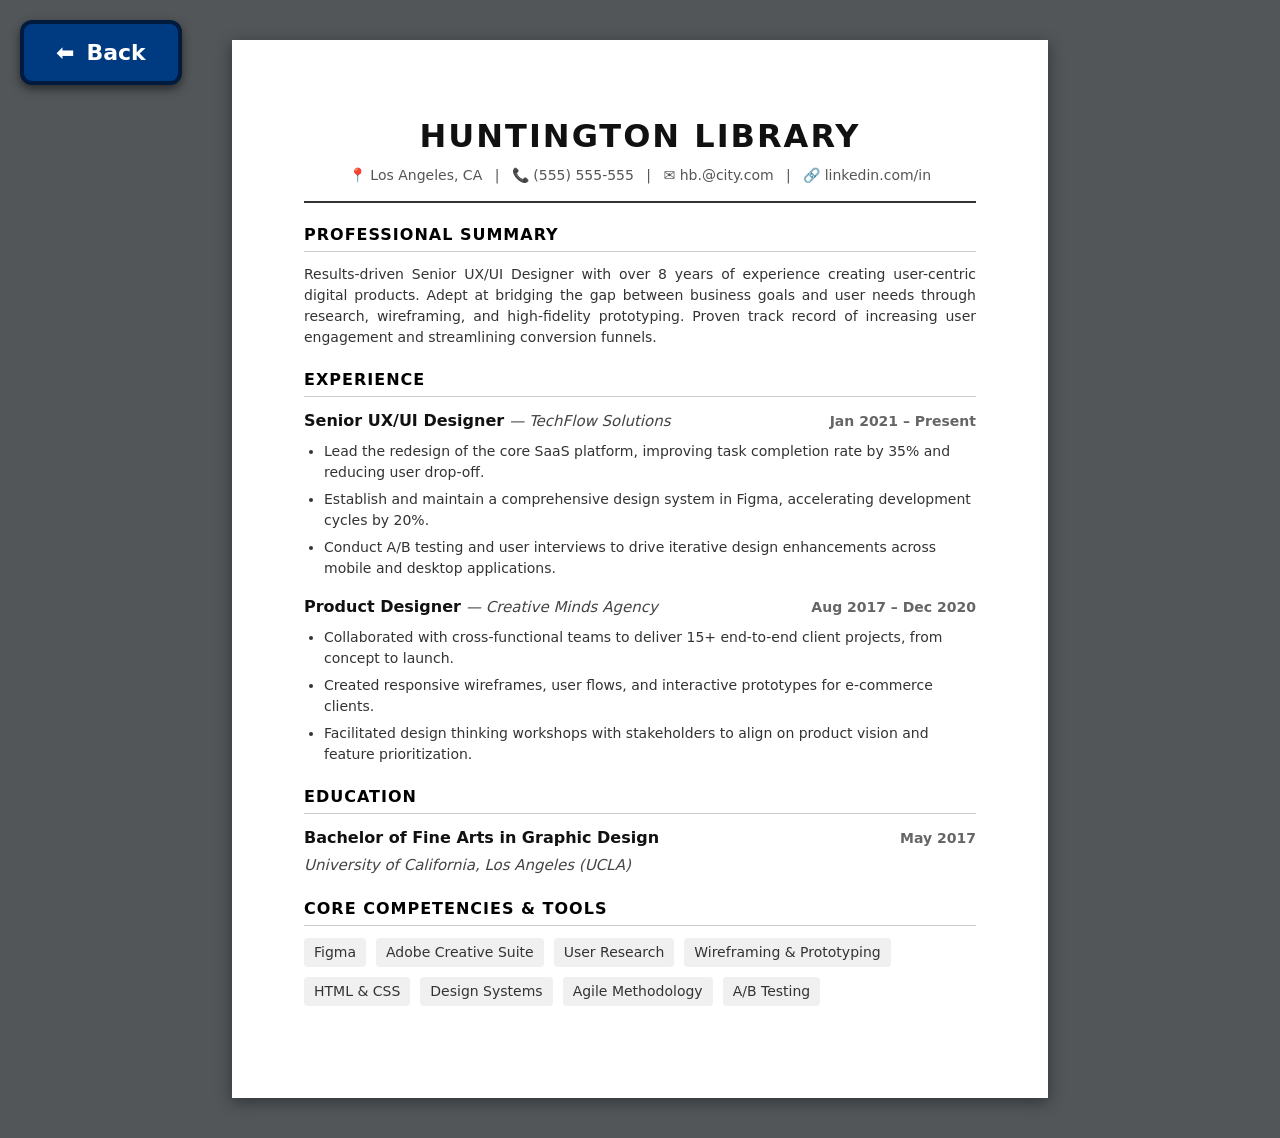
==== preview.html @ f302205f "Init 🥇 First Commit." ====
<!DOCTYPE html>
<html lang="en">
<head>
<meta charset="UTF-8">
<meta name="viewport" content="width=device-width, initial-scale=1.0">
<title>Resume - Print Preview</title>

<style>
    /* -------------------------------------------------------------
       PRINT PREVIEW ENVIRONMENT STYLES
       Simulates a PDF viewer or print preview screen
    ------------------------------------------------------------- */
    body {
        background-color: #525659; /* Standard PDF viewer gray */
        margin: 0;
        padding: 40px 20px;
        display: flex;
        justify-content: center;
        font-family: system-ui, -apple-system, BlinkMacSystemFont, "Segoe UI", Roboto, Helvetica, Arial, sans-serif;
    }

    /* Floating Back Button - ADA Compliant & Larger */
    .back-btn {
        position: fixed;
        top: 20px;
        left: 20px;
        background-color: #003a80; /* High contrast ADA blue */
        color: #ffffff; /* White text for maximum contrast */
        border: 4px solid #001b3d; /* Strong dark stroke */
        padding: 16px 32px; /* Significantly bigger button */
        border-radius: 12px;
        text-decoration: none;
        font-weight: 900; /* Extra bold text */
        font-size: 22px; /* Larger font size */
        box-shadow: 0 4px 10px rgba(0,0,0,0.5); /* Deeper shadow */
        transition: background-color 0.2s, border-color 0.2s;
        display: flex;
        align-items: center;
        gap: 12px;
    }

    .back-btn:hover {
        background-color: #00224d;
        border-color: #000000;
    }

    /* Important for ADA: High contrast focus outline for keyboard users */
    .back-btn:focus {
        outline: 4px solid #ffbf47; 
        outline-offset: 4px;
    }

    /* The "Paper" */
    .page {
        background-color: white;
        width: 8.5in;
        min-height: 11in; /* Standard US Letter Size */
        padding: 0.75in; /* 0.75 inch margins */
        box-shadow: 0 4px 15px rgba(0, 0, 0, 0.4); /* Paper shadow */
        box-sizing: border-box;
        color: #333;
        line-height: 1.5;
    }

    /* -------------------------------------------------------------
       RESUME CONTENT STYLES
    ------------------------------------------------------------- */
    h1, h2, h3, p {
        margin: 0;
        padding: 0;
    }

    /* Header Section */
    .header {
        text-align: center;
        border-bottom: 2px solid #333;
        padding-bottom: 15px;
        margin-bottom: 20px;
    }

    .header h1 {
        font-size: 32px;
        text-transform: uppercase;
        letter-spacing: 2px;
        color: #111;
        margin-bottom: 5px;
    }

    .contact-info {
        font-size: 14px;
        color: #555;
    }

    .contact-info span {
        margin: 0 8px;
    }

    /* Section Styles */
    .section {
        margin-bottom: 20px;
    }

    .section-title {
        font-size: 16px;
        font-weight: bold;
        text-transform: uppercase;
        color: #000;
        border-bottom: 1px solid #ccc;
        padding-bottom: 4px;
        margin-bottom: 12px;
        letter-spacing: 1px;
    }

    /* Experience / Education Entries */
    .entry {
        margin-bottom: 16px;
    }

    .entry-header {
        display: flex;
        justify-content: space-between;
        align-items: baseline;
        margin-bottom: 4px;
    }

    .entry-title {
        font-weight: bold;
        font-size: 16px;
        color: #111;
    }

    .entry-company {
        font-size: 15px;
        font-style: italic;
        color: #444;
    }

    .entry-date {
        font-size: 14px;
        color: #666;
        font-weight: bold;
    }

    .entry ul {
        margin: 8px 0 0 0;
        padding-left: 20px;
    }

    .entry li {
        font-size: 14px;
        margin-bottom: 6px;
        color: #333;
    }

    /* Skills Section */
    .skills-list {
        display: flex;
        flex-wrap: wrap;
        gap: 10px;
        font-size: 14px;
    }

    .skills-list span {
        background: #f0f0f0;
        padding: 4px 10px;
        border-radius: 4px;
        color: #333;
        font-weight: 500;
    }

    /* -------------------------------------------------------------
       PRINT MEDIA QUERY
       Ensures it prints cleanly if the user actually hits Ctrl+P
    ------------------------------------------------------------- */
    @media print {
        body {
            background-color: white;
            padding: 0;
        }
        .page {
            box-shadow: none;
            width: auto;
            min-height: auto;
            padding: 0;
            margin: 0;
        }
        /* Hide the back button on physical printouts */
        .back-btn {
            display: none !important;
        }
    }
</style>
</head>
<body>

    <a href="index.html" class="back-btn" aria-label="Go back to print jobs">
        <span aria-hidden="true">⬅</span> Back
    </a>

    <div class="page">
        
        <div class="header">
            <h1>Huntington Library</h1>
            <div class="contact-info">
                <span>📍 Los Angeles, CA</span> |
                <span>📞 (555) 555-555</span> |
                <span>✉️ hb.@city.com</span> |
                <span>🔗 linkedin.com/in</span>
            </div>
        </div>

        <div class="section">
            <h2 class="section-title">Professional Summary</h2>
            <p style="font-size: 14px; text-align: justify;">
                Results-driven Senior UX/UI Designer with over 8 years of experience creating user-centric digital products. Adept at bridging the gap between business goals and user needs through research, wireframing, and high-fidelity prototyping. Proven track record of increasing user engagement and streamlining conversion funnels.
            </p>
        </div>

        <div class="section">
            <h2 class="section-title">Experience</h2>
            
            <div class="entry">
                <div class="entry-header">
                    <div>
                        <span class="entry-title">Senior UX/UI Designer</span>
                        <span class="entry-company"> — TechFlow Solutions</span>
                    </div>
                    <span class="entry-date">Jan 2021 – Present</span>
                </div>
                <ul>
                    <li>Lead the redesign of the core SaaS platform, improving task completion rate by 35% and reducing user drop-off.</li>
                    <li>Establish and maintain a comprehensive design system in Figma, accelerating development cycles by 20%.</li>
                    <li>Conduct A/B testing and user interviews to drive iterative design enhancements across mobile and desktop applications.</li>
                </ul>
            </div>

            <div class="entry">
                <div class="entry-header">
                    <div>
                        <span class="entry-title">Product Designer</span>
                        <span class="entry-company"> — Creative Minds Agency</span>
                    </div>
                    <span class="entry-date">Aug 2017 – Dec 2020</span>
                </div>
                <ul>
                    <li>Collaborated with cross-functional teams to deliver 15+ end-to-end client projects, from concept to launch.</li>
                    <li>Created responsive wireframes, user flows, and interactive prototypes for e-commerce clients.</li>
                    <li>Facilitated design thinking workshops with stakeholders to align on product vision and feature prioritization.</li>
                </ul>
            </div>
        </div>

        <div class="section">
            <h2 class="section-title">Education</h2>
            
            <div class="entry">
                <div class="entry-header">
                    <div>
                        <span class="entry-title">Bachelor of Fine Arts in Graphic Design</span>
                    </div>
                    <span class="entry-date">May 2017</span>
                </div>
                <div class="entry-company">University of California, Los Angeles (UCLA)</div>
            </div>
        </div>

        <div class="section">
            <h2 class="section-title">Core Competencies & Tools</h2>
            <div class="skills-list">
                <span>Figma</span>
                <span>Adobe Creative Suite</span>
                <span>User Research</span>
                <span>Wireframing & Prototyping</span>
                <span>HTML & CSS</span>
                <span>Design Systems</span>
                <span>Agile Methodology</span>
                <span>A/B Testing</span>
            </div>
        </div>

    </div>

</body>
</html>
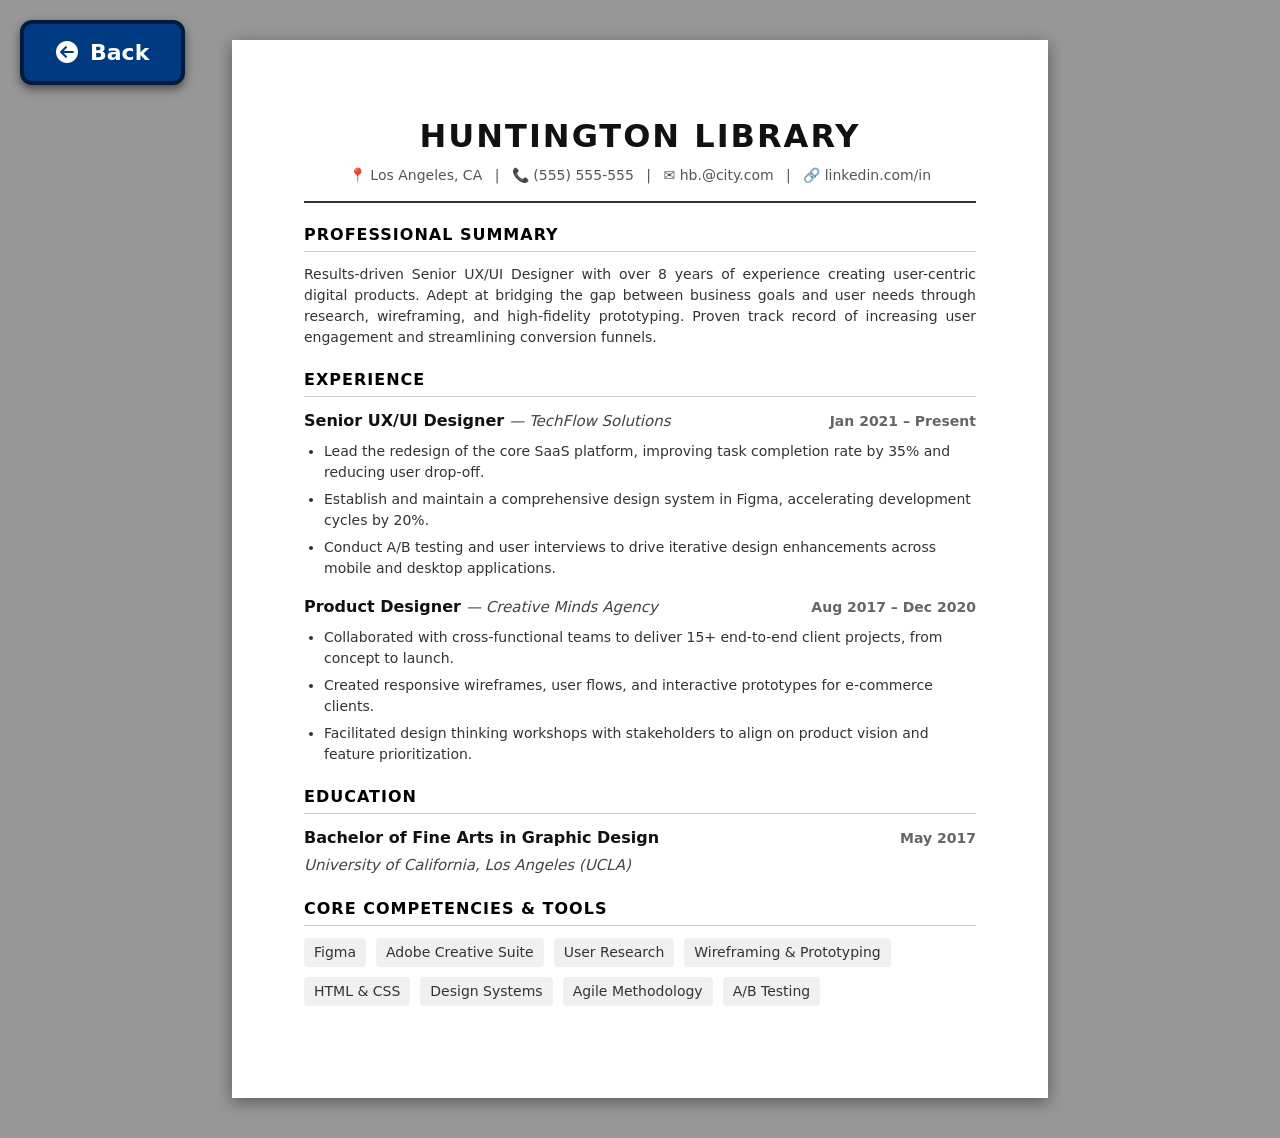
==== commit a3458dd7: "Colors and icons" ====
--- a/preview.html
+++ b/preview.html
@@ -4,197 +4,13 @@
 <meta charset="UTF-8">
 <meta name="viewport" content="width=device-width, initial-scale=1.0">
 <title>Resume - Print Preview</title>
-
-<style>
-    /* -------------------------------------------------------------
-       PRINT PREVIEW ENVIRONMENT STYLES
-       Simulates a PDF viewer or print preview screen
-    ------------------------------------------------------------- */
-    body {
-        background-color: #525659; /* Standard PDF viewer gray */
-        margin: 0;
-        padding: 40px 20px;
-        display: flex;
-        justify-content: center;
-        font-family: system-ui, -apple-system, BlinkMacSystemFont, "Segoe UI", Roboto, Helvetica, Arial, sans-serif;
-    }
-
-    /* Floating Back Button - ADA Compliant & Larger */
-    .back-btn {
-        position: fixed;
-        top: 20px;
-        left: 20px;
-        background-color: #003a80; /* High contrast ADA blue */
-        color: #ffffff; /* White text for maximum contrast */
-        border: 4px solid #001b3d; /* Strong dark stroke */
-        padding: 16px 32px; /* Significantly bigger button */
-        border-radius: 12px;
-        text-decoration: none;
-        font-weight: 900; /* Extra bold text */
-        font-size: 22px; /* Larger font size */
-        box-shadow: 0 4px 10px rgba(0,0,0,0.5); /* Deeper shadow */
-        transition: background-color 0.2s, border-color 0.2s;
-        display: flex;
-        align-items: center;
-        gap: 12px;
-    }
-
-    .back-btn:hover {
-        background-color: #00224d;
-        border-color: #000000;
-    }
-
-    /* Important for ADA: High contrast focus outline for keyboard users */
-    .back-btn:focus {
-        outline: 4px solid #ffbf47; 
-        outline-offset: 4px;
-    }
-
-    /* The "Paper" */
-    .page {
-        background-color: white;
-        width: 8.5in;
-        min-height: 11in; /* Standard US Letter Size */
-        padding: 0.75in; /* 0.75 inch margins */
-        box-shadow: 0 4px 15px rgba(0, 0, 0, 0.4); /* Paper shadow */
-        box-sizing: border-box;
-        color: #333;
-        line-height: 1.5;
-    }
-
-    /* -------------------------------------------------------------
-       RESUME CONTENT STYLES
-    ------------------------------------------------------------- */
-    h1, h2, h3, p {
-        margin: 0;
-        padding: 0;
-    }
-
-    /* Header Section */
-    .header {
-        text-align: center;
-        border-bottom: 2px solid #333;
-        padding-bottom: 15px;
-        margin-bottom: 20px;
-    }
-
-    .header h1 {
-        font-size: 32px;
-        text-transform: uppercase;
-        letter-spacing: 2px;
-        color: #111;
-        margin-bottom: 5px;
-    }
-
-    .contact-info {
-        font-size: 14px;
-        color: #555;
-    }
-
-    .contact-info span {
-        margin: 0 8px;
-    }
-
-    /* Section Styles */
-    .section {
-        margin-bottom: 20px;
-    }
-
-    .section-title {
-        font-size: 16px;
-        font-weight: bold;
-        text-transform: uppercase;
-        color: #000;
-        border-bottom: 1px solid #ccc;
-        padding-bottom: 4px;
-        margin-bottom: 12px;
-        letter-spacing: 1px;
-    }
-
-    /* Experience / Education Entries */
-    .entry {
-        margin-bottom: 16px;
-    }
-
-    .entry-header {
-        display: flex;
-        justify-content: space-between;
-        align-items: baseline;
-        margin-bottom: 4px;
-    }
-
-    .entry-title {
-        font-weight: bold;
-        font-size: 16px;
-        color: #111;
-    }
-
-    .entry-company {
-        font-size: 15px;
-        font-style: italic;
-        color: #444;
-    }
-
-    .entry-date {
-        font-size: 14px;
-        color: #666;
-        font-weight: bold;
-    }
-
-    .entry ul {
-        margin: 8px 0 0 0;
-        padding-left: 20px;
-    }
-
-    .entry li {
-        font-size: 14px;
-        margin-bottom: 6px;
-        color: #333;
-    }
-
-    /* Skills Section */
-    .skills-list {
-        display: flex;
-        flex-wrap: wrap;
-        gap: 10px;
-        font-size: 14px;
-    }
-
-    .skills-list span {
-        background: #f0f0f0;
-        padding: 4px 10px;
-        border-radius: 4px;
-        color: #333;
-        font-weight: 500;
-    }
-
-    /* -------------------------------------------------------------
-       PRINT MEDIA QUERY
-       Ensures it prints cleanly if the user actually hits Ctrl+P
-    ------------------------------------------------------------- */
-    @media print {
-        body {
-            background-color: white;
-            padding: 0;
-        }
-        .page {
-            box-shadow: none;
-            width: auto;
-            min-height: auto;
-            padding: 0;
-            margin: 0;
-        }
-        /* Hide the back button on physical printouts */
-        .back-btn {
-            display: none !important;
-        }
-    }
-</style>
+    <link rel="stylesheet" href="https://cdnjs.cloudflare.com/ajax/libs/font-awesome/6.5.0/css/all.min.css">
+<link rel="stylesheet" href="css/preview_style.css">
 </head>
 <body>
 
-    <a href="index.html" class="back-btn" aria-label="Go back to print jobs">
-        <span aria-hidden="true">⬅</span> Back
+    <a href="print_screen.html" class="back-btn" aria-label="Go back to print jobs">
+        <span aria-hidden="true"><i class="fa-solid fa-circle-arrow-left"></i></span> Back
     </a>
 
     <div class="page">
--- a/css/preview_style.css
+++ b/css/preview_style.css
@@ -0,0 +1,183 @@
+    /* -------------------------------------------------------------
+       PRINT PREVIEW ENVIRONMENT STYLES
+       Simulates a PDF viewer or print preview screen
+    ------------------------------------------------------------- */
+    body {
+        background-color: #979797; /* Standard PDF viewer gray */
+        margin: 0;
+        padding: 40px 20px;
+        display: flex;
+        justify-content: center;
+        font-family: system-ui, -apple-system, BlinkMacSystemFont, "Segoe UI", Roboto, Helvetica, Arial, sans-serif;
+    }
+
+    /* Floating Back Button - ADA Compliant & Larger */
+    .back-btn {
+        position: fixed;
+        top: 20px;
+        left: 20px;
+        background-color: #003a80; /* High contrast ADA blue */
+        color: #ffffff; /* White text for maximum contrast */
+        border: 4px solid #001b3d; /* Strong dark stroke */
+        padding: 16px 32px; /* Significantly bigger button */
+        border-radius: 12px;
+        text-decoration: none;
+        font-weight: 900; /* Extra bold text */
+        font-size: 22px; /* Larger font size */
+        box-shadow: 0 4px 10px rgba(0,0,0,0.5); /* Deeper shadow */
+        transition: background-color 0.2s, border-color 0.2s;
+        display: flex;
+        align-items: center;
+        gap: 12px;
+    }
+
+    .back-btn:hover {
+        background-color: #00224d;
+        border-color: #000000;
+    }
+
+    /* Important for ADA: High contrast focus outline for keyboard users */
+    .back-btn:focus {
+        outline: 4px solid #ffbf47; 
+        outline-offset: 4px;
+    }
+
+    /* The "Paper" */
+    .page {
+        background-color: white;
+        width: 8.5in;
+        min-height: 11in; /* Standard US Letter Size */
+        padding: 0.75in; /* 0.75 inch margins */
+        box-shadow: 0 4px 15px rgba(0, 0, 0, 0.4); /* Paper shadow */
+        box-sizing: border-box;
+        color: #333;
+        line-height: 1.5;
+    }
+
+    /* -------------------------------------------------------------
+       RESUME CONTENT STYLES
+    ------------------------------------------------------------- */
+    h1, h2, h3, p {
+        margin: 0;
+        padding: 0;
+    }
+
+    /* Header Section */
+    .header {
+        text-align: center;
+        border-bottom: 2px solid #333;
+        padding-bottom: 15px;
+        margin-bottom: 20px;
+    }
+
+    .header h1 {
+        font-size: 32px;
+        text-transform: uppercase;
+        letter-spacing: 2px;
+        color: #111;
+        margin-bottom: 5px;
+    }
+
+    .contact-info {
+        font-size: 14px;
+        color: #555;
+    }
+
+    .contact-info span {
+        margin: 0 8px;
+    }
+
+    /* Section Styles */
+    .section {
+        margin-bottom: 20px;
+    }
+
+    .section-title {
+        font-size: 16px;
+        font-weight: bold;
+        text-transform: uppercase;
+        color: #000;
+        border-bottom: 1px solid #ccc;
+        padding-bottom: 4px;
+        margin-bottom: 12px;
+        letter-spacing: 1px;
+    }
+
+    /* Experience / Education Entries */
+    .entry {
+        margin-bottom: 16px;
+    }
+
+    .entry-header {
+        display: flex;
+        justify-content: space-between;
+        align-items: baseline;
+        margin-bottom: 4px;
+    }
+
+    .entry-title {
+        font-weight: bold;
+        font-size: 16px;
+        color: #111;
+    }
+
+    .entry-company {
+        font-size: 15px;
+        font-style: italic;
+        color: #444;
+    }
+
+    .entry-date {
+        font-size: 14px;
+        color: #666;
+        font-weight: bold;
+    }
+
+    .entry ul {
+        margin: 8px 0 0 0;
+        padding-left: 20px;
+    }
+
+    .entry li {
+        font-size: 14px;
+        margin-bottom: 6px;
+        color: #333;
+    }
+
+    /* Skills Section */
+    .skills-list {
+        display: flex;
+        flex-wrap: wrap;
+        gap: 10px;
+        font-size: 14px;
+    }
+
+    .skills-list span {
+        background: #f0f0f0;
+        padding: 4px 10px;
+        border-radius: 4px;
+        color: #333;
+        font-weight: 500;
+    }
+
+    /* -------------------------------------------------------------
+       PRINT MEDIA QUERY
+       Ensures it prints cleanly if the user actually hits Ctrl+P
+    ------------------------------------------------------------- */
+    @media print {
+        body {
+            background-color: white;
+            padding: 0;
+        }
+        .page {
+            box-shadow: none;
+            width: auto;
+            min-height: auto;
+            padding: 0;
+            margin: 0;
+        }
+        /* Hide the back button on physical printouts */
+        .back-btn {
+            display: none !important;
+        }
+    }
